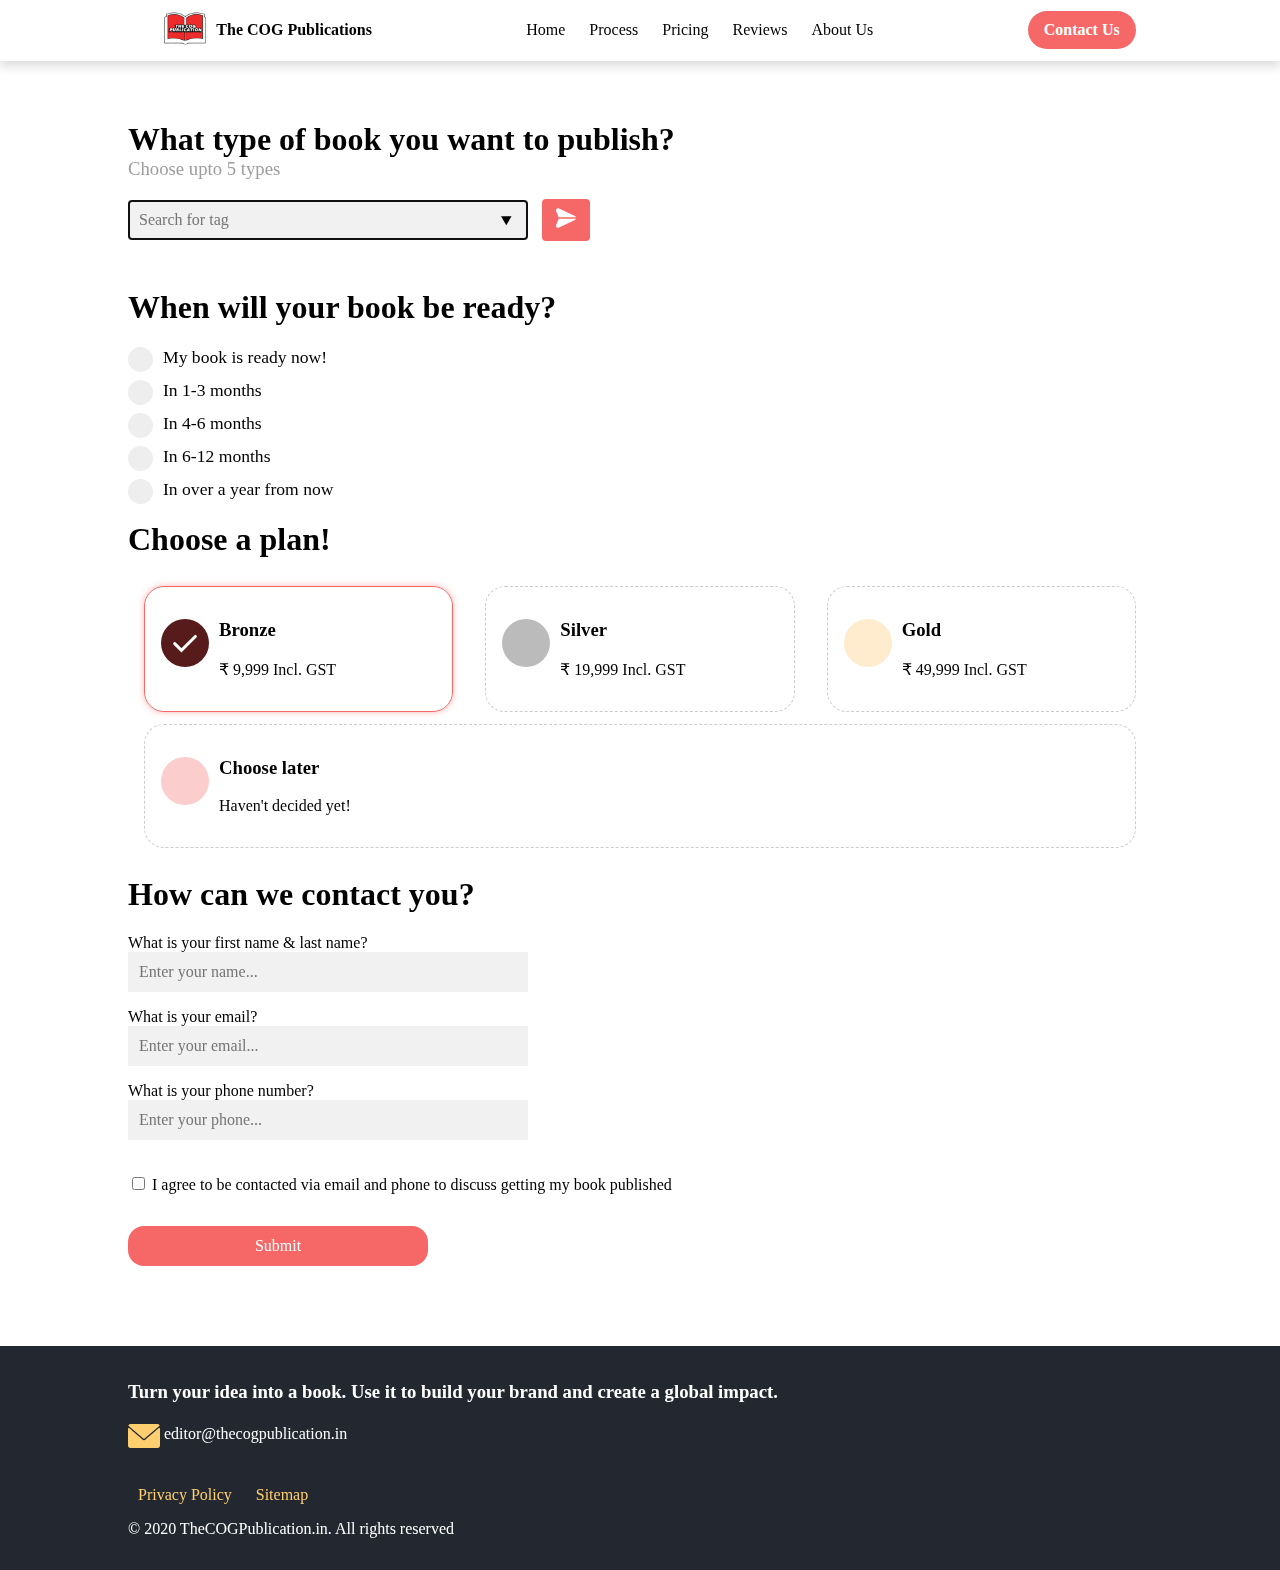
==== contact/index.html @ 8ad31d51 "PWA" ====
<!DOCTYPE html>
<html lang="en">

<head>
    <meta charset="UTF-8">
    <meta name="viewport" content="width=device-width, initial-scale=1.0">
    <title>Contact | The COG Publication</title>
    <link rel="stylesheet" href="../styles.css">
    <meta content="Nikhil Taneja" name="author" />
    <meta content="contact, about, publications, author, manuscripts, PhD, books, publish, anywhere, printing" name="keywords" />
    <meta
        content="The objective of the Cog is to publish the original manuscripts, not published anywhere else and to encourages the young budding authors to provide an easy platform for the publication of their books, journals etc."
        name="description" />
    <meta content="link or terms" name="no-email-collection" />
    <meta content="safe for kids" name="rating" />
    <link rel="apple-touch-icon" sizes="57x57"
        href="/https://res.cloudinary.com/journalapp/image/upload/v1589021890/COG/apple-icon-57x57_ogwa2j.png">
    <link rel="apple-touch-icon" sizes="60x60"
        href="https://res.cloudinary.com/journalapp/image/upload/v1589021890/COG/apple-icon-60x60_caxyto.png">
    <link rel="apple-touch-icon" sizes="72x72"
        href="https://res.cloudinary.com/journalapp/image/upload/v1589021890/COG/apple-icon-72x72_z1d9nv.png">
    <link rel="apple-touch-icon" sizes="76x76"
        href="https://res.cloudinary.com/journalapp/image/upload/v1589021890/COG/apple-icon-76x76_h5x6gz.png">
    <link rel="apple-touch-icon" sizes="114x114"
        href="https://res.cloudinary.com/journalapp/image/upload/v1589021891/COG/apple-icon-114x114_go03gl.png">
    <link rel="apple-touch-icon" sizes="120x120"
        href="https://res.cloudinary.com/journalapp/image/upload/v1589021891/COG/apple-icon-120x120_z4pspg.png">
    <link rel="apple-touch-icon" sizes="144x144"
        href="https://res.cloudinary.com/journalapp/image/upload/v1589021891/COG/apple-icon-144x144_dr3vl0.png">
    <link rel="apple-touch-icon" sizes="152x152"
        href="https://res.cloudinary.com/journalapp/image/upload/v1589021891/COG/apple-icon-152x152_a5xovr.png">
    <link rel="apple-touch-icon" sizes="180x180"
        href="https://res.cloudinary.com/journalapp/image/upload/v1589021891/COG/apple-icon-180x180_obwipj.png">
    <link rel="icon" type="image/png" sizes="192x192"
        href="https://res.cloudinary.com/journalapp/image/upload/v1589021890/COG/android-icon-192x192_wueoa7.png">
    <link rel="icon" type="image/png" sizes="32x32"
        href="https://res.cloudinary.com/journalapp/image/upload/v1589021892/COG/favicon-32x32_ph3exi.png">
    <link rel="icon" type="image/png" sizes="96x96"
        href="https://res.cloudinary.com/journalapp/image/upload/v1589021889/COG/favicon-96x96_mydu2r.png">
    <link rel="icon" type="image/png" sizes="16x16"
        href="https://res.cloudinary.com/journalapp/image/upload/v1589021891/COG/favicon-16x16_kvt4xw.png">
    <link rel="manifest" href="/manifest.json">
    <meta name="msapplication-TileColor" content="#F66767">
    <meta name="msapplication-TileImage"
        content="https://res.cloudinary.com/journalapp/image/upload/v1589021889/COG/ms-icon-144x144_gu38xc.png">
    <meta name="theme-color" content="#F66767">
</head>

<body>
    <nav id="myNav">
        <div class="left">
            <div class="logo">
                <img src="../logo512x512.jpg" class="logo" alt="The COG Publications logo">
            </div>
            <div class="heading">
                <a href="/"><h4>The COG Publications</h4></a>
            </div>
        </div>
        <div class="middle">
            <ul class="navigation">
                <li class="nav-link"><a href="/" onclick="navbarActive(0)">Home</a></li>
                <li class="nav-link"><a href="/#process" onclick="navbarActive(1)">Process</a></li>
                <li class="nav-link"><a href="/#pricing" onclick="navbarActive(2)">Pricing</a></li>
                <li class="nav-link"><a href="/#reviews" onclick="navbarActive(3)">Reviews</a></li>
                <li class="nav-link"><a href="/#about-us" onclick="navbarActive(4)">About Us</a></li>
            </ul>
        </div>
        <script>
            let active = undefined;
            function navbarActive(index=0){
                const navItems = document.querySelectorAll('.navigation li a');
                if (active !== index){
                    if (active != undefined)
                    navItems[active].classList.remove("active");
                    active = index;
                    navItems[active].classList.add("active");
                }
                return true;
            }
        </script>
        <div class="right">
            <div class="action">
                <a href="/contact"><button>Contact Us</button></a>
            </div>
        </div>
        <div class="menu" onclick="toggleNav(this)">
            <div class="bar1"></div>
            <div class="bar2"></div>
            <div class="bar3"></div>
        </div>
    </nav>
    <script>
        function toggleNav(x) {
            x.classList.toggle("change");
            let middle = document.querySelector("#myNav .middle");
            let right = document.querySelector("#myNav .right");
            if (middle.style.display == "block")
                middle.style.display = "none"
            else
                middle.style.display = "block"
            if (right.style.display == "block")
                right.style.display = "none"
            else
                right.style.display = "block"
        }
    </script>
    <section class="form">
        <h1 style="margin-bottom: 0px;">What type of book you want to publish?</h1>
        <h3 class="faded">Choose upto 5 types</h3>
        <input type="text" id="tag" placeholder="Search for tag" list="tags">
        <datalist id="tags">
            <option value="Action and adventure"></option>
            <option value="Art"></option>
            <option value="Alternate history"></option>
            <option value="Autobiography"></option>
            <option value="Anthology"></option>
            <option value="Biography"></option>
            <option value="Chick lit"></option>
            <option value="Book review"></option>
            <option value="Children's"></option>
            <option value="Cookbook"></option>
            <option value="Comic book"></option>
            <option value="Diary"></option>
            <option value="Coming-of-age"></option>
            <option value="Dictionary"></option>
            <option value="Crime"></option>
            <option value="Encyclopedia"></option>
            <option value="Drama"></option>
            <option value="Guide"></option>
            <option value="Fairytale"></option>
            <option value="Health"></option>
            <option value="Fantasy"></option>
            <option value="History"></option>
            <option value="Graphic novel"></option>
            <option value="Journal"></option>
            <option value="Historical fiction"></option>
            <option value="Math"></option>
            <option value="Horror"></option>
            <option value="Memoir"></option>
            <option value="Mystery"></option>
            <option value="Prayer"></option>
            <option value="Paranormal romance"></option>
            <option value="Religion, spirituality, and new age"></option>
            <option value="Picture book"></option>
            <option value="Textbook"></option>
            <option value="Poetry"></option>
            <option value="Review"></option>
            <option value="Political thriller"></option>
            <option value="Science"></option>
            <option value="Romance Self help"></option>
            <option value="Satire"></option>
            <option value="Travel"></option>
            <option value="Science fiction"></option>
            <option value="True crime"></option>
            <option value="Short story "></option>
            <option value="Suspense"></option>
            <option value="Thriller"></option>
            <option value="Young adult"></option>
        </datalist>
        <button id="submit-tag" onclick="simulateEnterPress()"><svg width="36px" xmlns="http://www.w3.org/2000/svg" viewBox="0 0 485.725 485.725"><path d="M459.835 196.758L73.53 9.826C48.085-2.507 17.46 8.123 5.126 33.57a51.2 51.2 0 0 0-1.449 41.384L64.025 225.77h421.7a50.77 50.77 0 0 0-25.9-29.013zm-395.8 63.146L3.677 410.756c-10.472 26.337 2.4 56.177 28.726 66.65a51.32 51.32 0 0 0 18.736 3.631 51.51 51.51 0 0 0 22.39-5.12l386.304-187a50.79 50.79 0 0 0 25.89-29.013h-421.7z"/></svg></button>
        <div class="tags">
            <div class="container">
                <ul id="list"></ul>
            </div>
        </div>
        <h1>When will your book be ready?</h1>
        <label class="custom-input" for="ready">My book is ready now!
            <input type="radio" id="ready" name="book-status" value="My Book is ready now">
            <span class="checkmark"></span>
        </label>
        <label class="custom-input" for="month1-3">In 1-3 months
            <input type="radio" id="month1-3" name="book-status" value="In 1-3 months">
            <span class="checkmark"></span>
        </label>
        <label class="custom-input" for="month4-6">In 4-6 months
            <input type="radio" id="month4-6" name="book-status" value="In 4-6 months">
            <span class="checkmark"></span>
        </label>
        <label class="custom-input" for="month6-12">In 6-12 months
            <input type="radio" id="month6-12" name="book-status" value="In 6-12 months">
            <span class="checkmark"></span>
        </label>
        <label class="custom-input" for="year1">In over a year from now
            <input type="radio" id="year1" name="book-status" value="In over a year from now">
            <span class="checkmark"></span>
        </label>
        <div class="plan">
            <h1>Choose a plan!</h1>
            <div class="cards">
                <div class="card" onclick="selectThis(this, 'Bronze')">
                    <div class="left">
                        <svg xmlns="http://www.w3.org/2000/svg" width="48" height="48"><circle cx="24" cy="24" r="24" fill="#571B1B"/><path class="tick" data-name="Path 8" d="M741.679,3322.578l6.774,6.774,13.9-13.895" transform="translate(-728 -3298)" fill="none" stroke="#fff" stroke-linecap="round" stroke-width="3"/></svg>
                    </div>
                    <div class="right">
                        <div class="card-title">
                            <h3>Bronze</h3>
                        </div>
                        <div class="card-content">₹ 9,999 Incl. GST</div>
                    </div>
                </div>
                <div class="card" onclick="selectThis(this, 'Silver')">
                    <div class="left">
                        <svg xmlns="http://www.w3.org/2000/svg" width="48" height="48"><circle cx="24" cy="24" r="24" fill="#BBBBBB"/><path class="tick" data-name="Path 8" d="M741.679,3322.578l6.774,6.774,13.9-13.895" transform="translate(-728 -3298)" fill="none" stroke="#fff" stroke-linecap="round" stroke-width="3"/></svg>
                    </div>
                    <div class="right">
                        <div class="card-title">
                            <h3>Silver</h3>
                        </div>
                        <div class="card-content">₹ 19,999 Incl. GST</div>
                    </div>
                </div>
                <div class="card"  onclick="selectThis(this, 'Gold')">
                    <div class="left">
                        <svg xmlns="http://www.w3.org/2000/svg" width="48" height="48"><circle cx="24" cy="24" r="24" fill="#FFEBCE"/><path class="tick" data-name="Path 8" d="M741.679,3322.578l6.774,6.774,13.9-13.895" transform="translate(-728 -3298)" fill="none" stroke="#fff" stroke-linecap="round" stroke-width="3"/></svg>
                    </div>
                    <div class="right">
                        <div class="card-title">
                            <h3>Gold</h3>
                        </div>
                        <div class="card-content">₹ 49,999 Incl. GST</div>
                    </div>
                </div>
                <div class="card"  onclick="selectThis(this, 'None')">
                    <div class="left">
                        <svg xmlns="http://www.w3.org/2000/svg" width="48" height="48"><circle cx="24" cy="24" r="24" fill="#FCCDCD"/><path class="tick" data-name="Path 8" d="M741.679,3322.578l6.774,6.774,13.9-13.895" transform="translate(-728 -3298)" fill="none" stroke="#fff" stroke-linecap="round" stroke-width="3"/></svg>
                    </div>
                    <div class="right">
                        <div class="card-title">
                            <h3>Choose later</h3>
                        </div>
                        <div class="card-content">Haven't decided yet!</div>
                    </div>
                </div>
            </div>
            
        </div>
        <h1>How can we contact you?</h1>
        <div class="form-control">
            <label for="name">What is your first name & last name?</label></br>
            <input type="text" id="name" placeholder="Enter your name...">
        </div>
        <div class="form-group">
            <label for="email">What is your email?</label></br>
            <input type="email" id="email" placeholder="Enter your email...">
        </div>
        <div class="form-control">
            <label for="contact">What is your phone number?</label></br>
            <input type="number" id="contact" placeholder="Enter your phone...">
        </div>
        <div class="form-control">
            </br>
            <input type="checkbox" id="agree" name="agree" required>
            <label for="agree">I agree to be contacted via email and phone to discuss getting my book published</label>
        </div>
        <input onclick="sendMail()" class="form-control" id="submit-btn" type="submit">
    </section>
    <footer>
        <h3>Turn your idea into a book. Use it to build your brand and create a global impact.</h3>
        <div class="title">
            <a href="mailto:editor@thecogpublication.in"><span>
                <svg xmlns="http://www.w3.org/2000/svg" width="32" height="28" viewBox="0 0 39.068 29.301">
                    <g transform="translate(0 -64)">
                        <g transform="translate(0 64)">
                            <path
                                d="M7.2,66.377c5.362,4.541,14.77,12.53,17.536,15.021a1.634,1.634,0,0,0,2.363,0c2.768-2.493,12.176-10.483,17.538-15.024a.813.813,0,0,0,.114-1.123A3.232,3.232,0,0,0,42.2,64H9.642a3.232,3.232,0,0,0-2.555,1.254A.813.813,0,0,0,7.2,66.377Z"
                                transform="translate(-6.386 -64)" fill="#fece6f" />
                            <path
                                d="M38.6,126.487a.81.81,0,0,0-.868.118c-5.946,5.041-13.535,11.5-15.923,13.654a3.3,3.3,0,0,1-4.543,0c-2.545-2.293-11.067-9.538-15.921-13.652a.814.814,0,0,0-1.34.621v20.469a3.259,3.259,0,0,0,3.256,3.256H35.812a3.259,3.259,0,0,0,3.256-3.256V127.226A.813.813,0,0,0,38.6,126.487Z"
                                transform="translate(0 -121.649)" fill="#fece6f" />
                        </g>
                    </g>
                </svg>
                editor@thecogpublication.in
            </span></a>
        </div>
        <ul class="footer-nav">
            <li class="nav-link">Privacy Policy</li>
            <li class="nav-link">Sitemap</li>
        </ul>
        <p>© 2020 TheCOGPublication.in. All rights reserved</p>
    </footer>
    <script src="../main.js"></script>
</body>
</html>
---- styles.css ----
* {
    box-sizing: border-box;
    font-family: roboto;
    z-index: 1;
}

html,
body {
    margin: 0;
    padding: 0;
    scroll-behavior: smooth;
}

a,
a:visited,
a:link {
    text-decoration: none;
    color: black;
}

nav {
    display: flex;
    justify-content: space-evenly;
    align-items: center;
    box-shadow: 0px 5px 10px rgba(0, 0, 0, 0.15);
    position: fixed;
    width: 100%;
    background-color: white;
    backdrop-filter: blur(5px) contrast(.8);
    z-index: 9;
}

nav .left {
    display: flex;
    align-items: center;
}

.logo {
    width: 42px;
    margin-left: 10px;
}
.heading {
    margin-left: 20px;
}

.navigation {
    list-style-type: none;
    text-align: center;
    padding: 0;
    margin: 0;
}

.nav-link {
    display: inline-block;
    margin: 0px 10px;
}

.nav-link:hover, .nav-link a:hover {
    cursor: pointer;
    text-decoration: underline;
    text-decoration-color: #F66767;
}

.menu {
    position: absolute;
    top: 15px;
    right: 10px;
    cursor: pointer;
}

.bar1,
.bar2,
.bar3 {
    width: 35px;
    height: 4px;
    background-color: #333;
    margin: 6px 0;
    transition: 0.4s;
}

.change .bar1 {
    -webkit-transform: rotate(-45deg) translate(-95px, 6px);
    transform: rotate(-45deg) translate(-9px, 6px);
}

.change .bar2 {
    opacity: 0;
}

.change .bar3 {
    -webkit-transform: rotate(45deg) translate(-8px, -8px);
    transform: rotate(45deg) translate(-8px, -5px);
}

.navigation .active {
    font-weight: bold;
    text-decoration: underline;
    text-decoration-color: #F66767;
}

.action button {
    background-color: #F66767;
    color: white;
    border: none;
    border-radius: 30px;
    padding: 10px 1rem;
    font-weight: 700;
    font-size: 1rem;
}

header {
    background-color: #FA7D7D;
    background: -webkit-linear-gradient(90deg, #e53935, #FA7D7D);
    background: -o-linear-gradient(90deg, #e53935, #FA7D7D);
    background: -moz-linear-gradient(90deg, #e53935, #FA7D7D);
    background: linear-gradient(90deg, #e53935, #FA7D7D);
}

.main {
    display: flex;
    flex-wrap: wrap;
    justify-content: space-evenly;
    align-items: center;
    padding: 3rem 0px;
    margin: 0px 10vw;
}

.main .left h1 {
    font-weight: 900;
    font-size: 4rem;
    margin-top: 5rem;
}

.main .left h1>span {
    line-height: 10px;
    text-decoration: underline;
    text-decoration-color: white;
}

.main .left button {
    background-color: white;
    color: black;
    border: none;
    border-radius: 8px;
    padding: 16px 0px;
    width: 100%;
    font-weight: 700;
    font-size: 1rem;
    box-shadow: -2px 20px 20px rgba(0, 0, 0, 0.08);
}

header .graphic {
    width: 40vw;
    max-width: 300px;
    margin: 3rem 1rem;
}

.title h3 {
    font-weight: normal;
}

.title>svg {
    position: absolute;
    z-index: -1;
    margin-left: -10px;
}

section {
    margin: 4rem 10vw;
}

.cards {
    display: flex;
    flex-wrap: wrap;
}

.card {
    flex: 1;
    border: 1px solid #CCCCCC;
    border-radius: 20px;
    padding: 2rem 1rem;
    margin: 6px 1rem;
    display: flex;
}

.card .left {
    padding-right: 10px;
}

.card .left h2 {
    position: absolute;
    margin-left: 8px;
    margin-top: 8px;
    color: white;
}

.card-title h3 {
    margin-top: 0px;
}

.categories {
    display: grid;
    grid-template-columns: repeat(auto-fit, minmax(max(20vw, 210px), 1fr));
}

.grid-item {
    display: flex;
    align-items: center;
    justify-content: flex-start;
    padding: 4px;
}

.grid-item h3 {
    margin: 10px;
}

.color-splash {
    color: #f66767;
}

.features {
    width: 100%;
    text-align: center;
    border-spacing: 0px;
    overflow: auto;
}

.features td {
    padding: 10px 0px;
    border-bottom: 1px solid rgba(112, 112, 112, 0.16);
}

.features th {
    padding-bottom: 20px;
}

.features td:nth-child(even) {
    background-color: rgb(239, 244, 248);
}

.features th:nth-child(even) {
    background-color: rgb(239, 244, 248);
}

#last-row {
    padding: 30px 0px;
    border-bottom: 0px solid rgba(112, 112, 112, 0.16);

}

.addons {
    width: 100%;
    border-spacing: 10px;
}

.addons th {
    padding-bottom: 20px;
}

.addons td:nth-child(even) {
    text-align: center;
    padding: 0px 10px;
    background-color: rgb(239, 244, 248);
}

.inspire {
    display: flex;
}

.inspire .right img {
    width: 100%;
    object-fit: cover;
}

.inspire .left h3 {
    font-weight: normal;
}

.review-nav {
    display: flex;
    justify-content: space-between;
}

.review-nav .review-item {
    width: 12px;
    height: 12px;
    margin: 10px;
    display: inline-block;
    background-color: #CBCBCB;
    border-radius: 12px;
}

.review-nav .active {
    background-color: #F76969;
}

.controller div {
    display: inline-block;
    padding: 0px 10px;
}

.line {
    height: 5px;
    background-color: #FA7D7D;
    background: -webkit-linear-gradient(90deg, #FE9C6E, #e53935);
    background: -o-linear-gradient(90deg, #FE9C6E, #e53935);
    background: -moz-linear-gradient(90deg, #e53935, #FA7D7D);
    background: linear-gradient(90deg, #FE9C6E, #e53935);
    border: 0;
}

.review {
    display: flex;
    flex-wrap: wrap;
    margin: 3rem 0px;
}

.author h2 {
    margin-bottom: 0px;
}

.author p {
    margin-top: 0px;
}

.author img {
    border-radius: 50%;
    object-fit: cover;
    width: 120px;
    height: 120px;
    border: 8px solid #FEECEA;
}

footer {
    background-color: #232830;
    color: white;
    padding: 1rem 10vw;
}

.footer-nav {
    padding-top: 20px;
    padding-left: 0px;
    color: #FECE6F;

}
footer .title {
    vertical-align: middle;
}
footer .title a {
    color: white;
}
footer .title svg {
    vertical-align: middle;
}

@media screen and (max-width: 480px) {
    #myNav {
        display: block;
    }

    #myNav .middle,
    #myNav .right {
        display: none;
    }

    .navigation .nav-link {
        display: block;
        padding: 10px;
    }

    .right .action {
        padding: 20px;
    }

    .right .action button {
        width: 100%;
    }

    .menu {
        display: block;
    }

    .inspire {
        flex-wrap: wrap;
    }

    .inspire .right img {
        padding: 0px 0px;
    }

    .main .left h1 {
        font-size: 3rem;
    }

    .card {
        padding: 20px;
        margin: 6px 0px;
    }

    .author {
        text-align: center;
        width: 100%;
    }

    .card {
        min-width: 250px;
    }

    /* Force table to not be like tables anymore */
    table,
    thead,
    tbody,
    th,
    td,
    tr {
        display: block;
    }

    /* Hide table headers (but not display: none;, for accessibility) */
    thead tr {
        position: absolute;
        top: -9999px;
        left: -9999px;
    }

    tr {
        border: 1px solid #ccc;
    }

    td {
        /* Behave  like a "row" */
        border: none;
        border-bottom: 1px solid #eee;
        position: relative;
        padding-left: 50%;
    }

    td:before {
        /* Now like a table header */
        position: absolute;
        /* Top/left values mimic padding */
        top: 6px;
        left: 6px;
        font-weight: bolder;
        padding: 3px 5px;
        border-radius: 4px;
        white-space: nowrap;
    }

    /*
	Label the data
    */
    td:nth-of-type(1):before {
        content: "";
    }

    td:nth-of-type(2):before {
        content: "BRONZE";
        background-color: rgba(87,27,27,0.5);
        color: white;
    }

    td:nth-of-type(3):before {
        content: "SILVER";
        background-color: rgba(187,187,187,0.5);
        color: #555;
    }

    td:nth-of-type(4):before {
        content: "GOLD";
        background-color: rgba(255,235,206,0.7);
        color: #6e4d1b;
    }
}

@media screen and (min-width: 481px) {
    #myNav {
        display: flex;
    }

    #myNav .middle,
    #myNav .right {
        display: block;
    }

    .menu {
        display: none;
    }

    .card {
        min-width: max(250px, 20vw);
    }

    .review .author {
        flex: 1;
        text-align: center;
    }

    .review .title {
        flex: 3;
    }
    .inspire .left h3 {
        padding-right: 20px;
    }
}







.form {
    margin-top: 0px;
    padding-top: 100px;
}

.faded {
    font-weight: normal;
    color: #9D9D9D;
    margin-top: 0px;
}

.form input {
    border: 1px solid transparent;
    background-color: #f1f1f1;
    padding: 10px;
    font-size: 16px;
}

.form input[type=text],
.form input[type=email],
.form input[type=number] {
    background-color: #f1f1f1;
    width: min(100%, 400px);
}
.form #tag {
    width: min(75%, 400px);
}

.tags {
    display: flex;
    align-items: start;
    flex-direction: column;
}

#submit-tag {
    vertical-align: middle;
    margin-left: 10px;
    margin-bottom: 2px;
    background-color: #f66767;
    border: 0px;
    border-radius: 4px;
}

#submit-tag svg {
    padding: 8px;
    fill: white;
}

.container ul {
    list-style: none;
    margin: 0px;
    margin-top: 20px;
    padding: 0px;
    display: inline-block;
}

.container ul li {
    display: inline-block;
    background: #F66767;
    color: white;
    padding: 3px 5px 3px 20px;
    border-radius: 15px;
    margin-right: 5px;
    margin-bottom: 5px;
}

.container ul li a {
    color: white;
    text-decoration: none;
    margin-left: 5px;
    margin-bottom: 2px;
    font-size: 10px;
    background: rgba(255, 255, 255, 0.5);
    width: 20px;
    height: 20px;
    border-radius: 50%;
    display: inline-flex;
    text-align: center;
    align-items: center;
    justify-content: center;
}

.container ul li a:hover {
    color: black;
}

.container input {
    border: 0px;
    background: none;
    margin-bottom: 5px;
    display: inline-block;
}

/* CUSTOM RADIO BUTTON */
.custom-input {
    display: block;
    position: relative;
    padding-left: 35px;
    margin-bottom: 12px;
    cursor: pointer;
    font-size: 1.1rem;
    -webkit-user-select: none;
    -moz-user-select: none;
    -ms-user-select: none;
    user-select: none;
}

/* Hide the browser's default radio button */
.custom-input input {
    position: absolute;
    opacity: 0;
    cursor: pointer;
}

/* Create a custom radio button */
.checkmark {
    position: absolute;
    top: 0;
    left: 0;
    height: 25px;
    width: 25px;
    background-color: #eee;
    border-radius: 50%;
}

/* On mouse-over, add a grey background color */
.custom-input:hover input~.checkmark {
    background-color: #ccc;
}

/* When the radio button is checked, add a blue background */
.custom-input input:checked~.checkmark {
    background-color: #F66767;
}

/* Create the indicator (the dot/circle - hidden when not checked) */
.checkmark:after {
    content: "";
    position: absolute;
    display: none;
}

/* Show the indicator (dot/circle) when checked */
.custom-input input:checked~.checkmark:after {
    display: block;
}

/* Style the indicator (dot/circle) */
.custom-input .checkmark:after {
    top: 9px;
    left: 9px;
    width: 8px;
    height: 8px;
    border-radius: 50%;
    background: white;
}

.cards .selected {
    border: 1px solid #F76969 !important;
    box-shadow: 0px 0px 6px rgb(247, 105, 105, 0.5);
}

.plan .cards .card {
    border: 1px dashed #CCCCCC;
}

.plan .cards .card:hover {
    border: 1px solid #CCCCCC;
    box-shadow: 0px 0px 6px rgb(0, 0, 0, 0.15);
    cursor: pointer;
}

.form-control {
    margin: 1rem 0px;
}

#submit-btn {
    width: min(300px, 100%);
    border-radius: 16px;
    background-color: #F66767;
    color: white;
}

svg .tick {
    display: none;
}
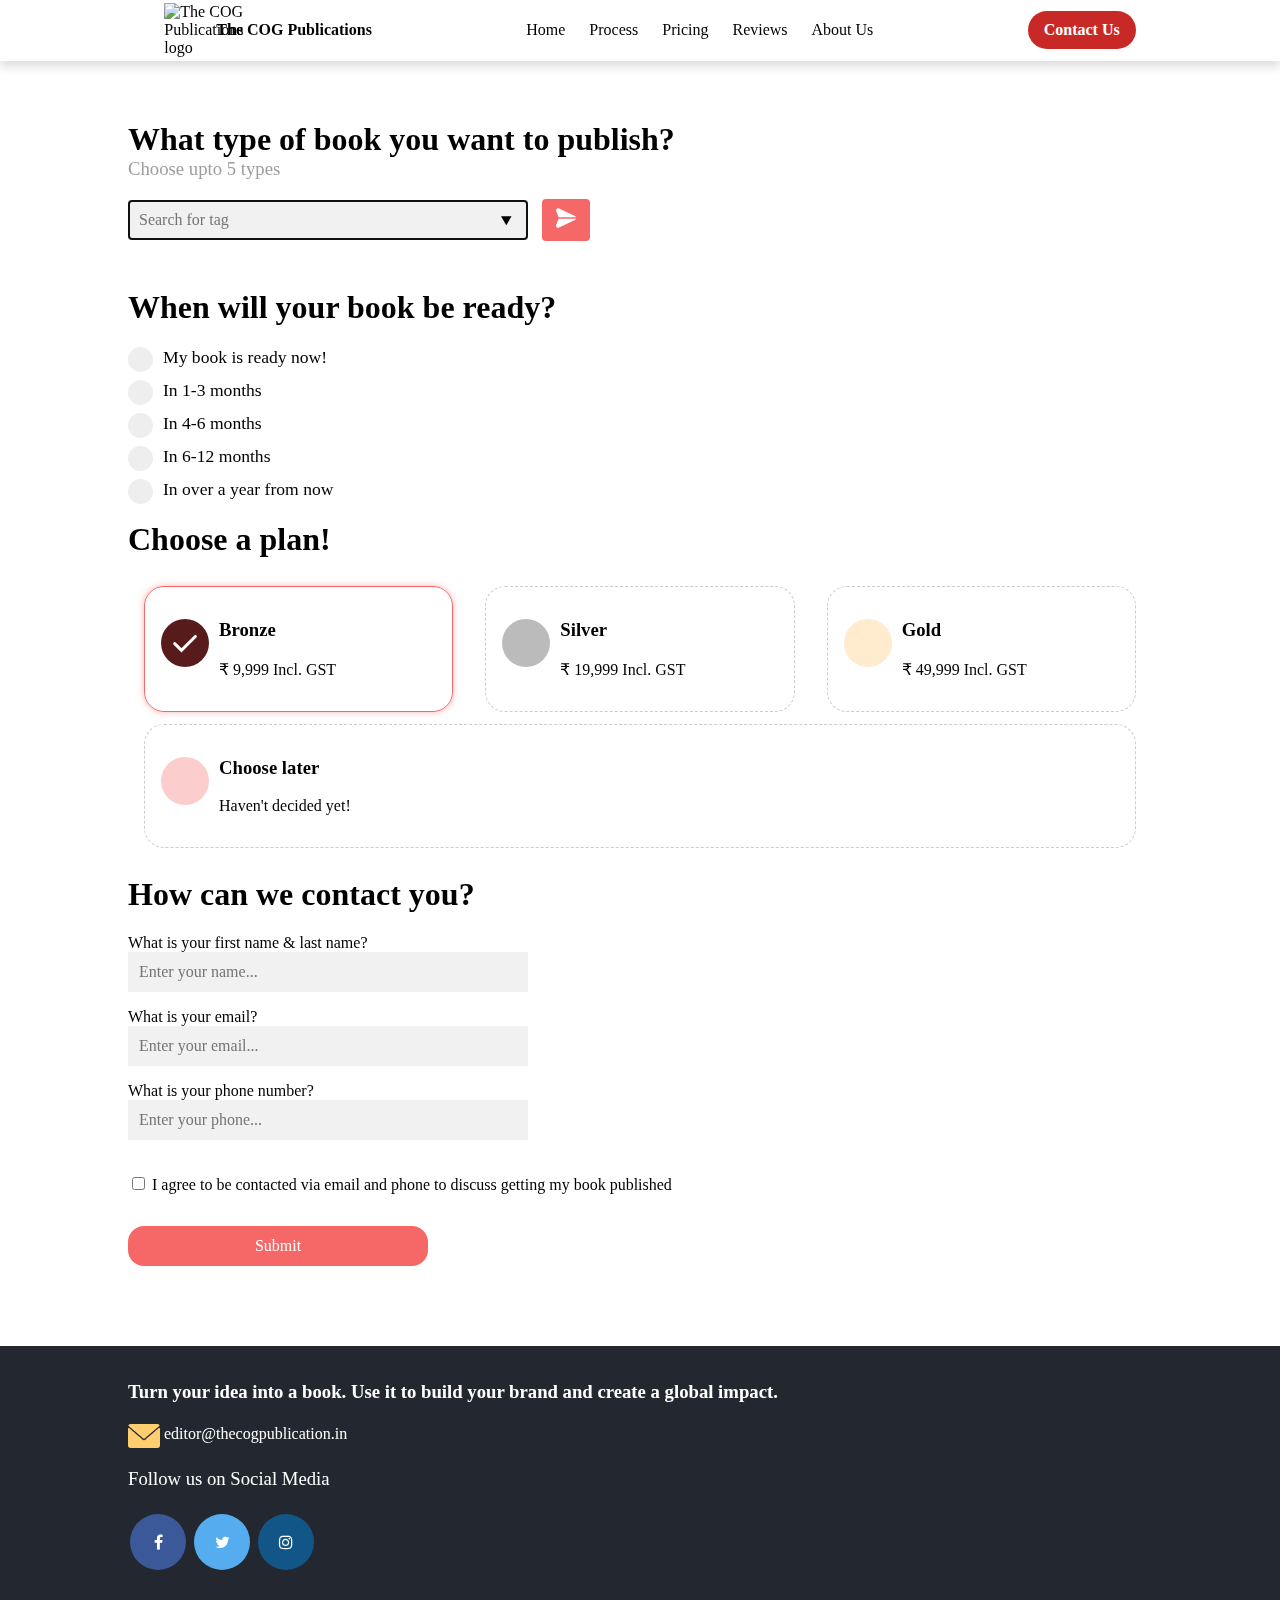
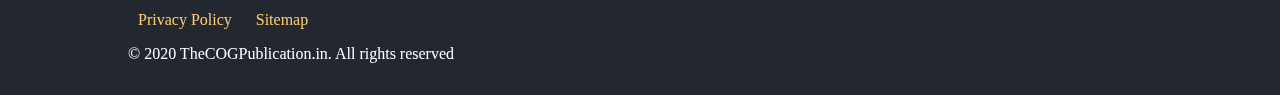
==== commit 1202bf58: "added social media links and our editor section" ====
--- a/contact/index.html
+++ b/contact/index.html
@@ -13,6 +13,7 @@
         name="description" />
     <meta content="link or terms" name="no-email-collection" />
     <meta content="safe for kids" name="rating" />
+    <link async rel="stylesheet" href="https://cdnjs.cloudflare.com/ajax/libs/font-awesome/4.7.0/css/font-awesome.min.css">
     <link rel="apple-touch-icon" sizes="57x57"
         href="/https://res.cloudinary.com/journalapp/image/upload/v1589021890/COG/apple-icon-57x57_ogwa2j.png">
     <link rel="apple-touch-icon" sizes="60x60"
@@ -50,7 +51,7 @@
     <nav id="myNav">
         <div class="left">
             <div class="logo">
-                <img src="../logo512x512.jpg" class="logo" alt="The COG Publications logo">
+                <img src="../logo.jpg" class="logo" alt="The COG Publications logo">
             </div>
             <div class="heading">
                 <a href="/"><h4>The COG Publications</h4></a>
@@ -258,24 +259,28 @@
         <h3>Turn your idea into a book. Use it to build your brand and create a global impact.</h3>
         <div class="title">
             <a href="mailto:editor@thecogpublication.in"><span>
-                <svg xmlns="http://www.w3.org/2000/svg" width="32" height="28" viewBox="0 0 39.068 29.301">
-                    <g transform="translate(0 -64)">
-                        <g transform="translate(0 64)">
-                            <path
-                                d="M7.2,66.377c5.362,4.541,14.77,12.53,17.536,15.021a1.634,1.634,0,0,0,2.363,0c2.768-2.493,12.176-10.483,17.538-15.024a.813.813,0,0,0,.114-1.123A3.232,3.232,0,0,0,42.2,64H9.642a3.232,3.232,0,0,0-2.555,1.254A.813.813,0,0,0,7.2,66.377Z"
-                                transform="translate(-6.386 -64)" fill="#fece6f" />
-                            <path
-                                d="M38.6,126.487a.81.81,0,0,0-.868.118c-5.946,5.041-13.535,11.5-15.923,13.654a3.3,3.3,0,0,1-4.543,0c-2.545-2.293-11.067-9.538-15.921-13.652a.814.814,0,0,0-1.34.621v20.469a3.259,3.259,0,0,0,3.256,3.256H35.812a3.259,3.259,0,0,0,3.256-3.256V127.226A.813.813,0,0,0,38.6,126.487Z"
-                                transform="translate(0 -121.649)" fill="#fece6f" />
+                    <svg xmlns="http://www.w3.org/2000/svg" width="32" height="28" viewBox="0 0 39.068 29.301">
+                        <g transform="translate(0 -64)">
+                            <g transform="translate(0 64)">
+                                <path
+                                    d="M7.2,66.377c5.362,4.541,14.77,12.53,17.536,15.021a1.634,1.634,0,0,0,2.363,0c2.768-2.493,12.176-10.483,17.538-15.024a.813.813,0,0,0,.114-1.123A3.232,3.232,0,0,0,42.2,64H9.642a3.232,3.232,0,0,0-2.555,1.254A.813.813,0,0,0,7.2,66.377Z"
+                                    transform="translate(-6.386 -64)" fill="#fece6f" />
+                                <path
+                                    d="M38.6,126.487a.81.81,0,0,0-.868.118c-5.946,5.041-13.535,11.5-15.923,13.654a3.3,3.3,0,0,1-4.543,0c-2.545-2.293-11.067-9.538-15.921-13.652a.814.814,0,0,0-1.34.621v20.469a3.259,3.259,0,0,0,3.256,3.256H35.812a3.259,3.259,0,0,0,3.256-3.256V127.226A.813.813,0,0,0,38.6,126.487Z"
+                                    transform="translate(0 -121.649)" fill="#fece6f" />
+                            </g>
                         </g>
-                    </g>
-                </svg>
-                editor@thecogpublication.in
-            </span></a>
+                    </svg>
+                    editor@thecogpublication.in
+                </span></a>
+                <h3>Follow us on Social Media</h3>
+                <a href="#" class="fa fa-facebook"></a>
+                <a href="#" class="fa fa-twitter"></a>
+                <a href="#" class="fa fa-instagram"></a>
         </div>
         <ul class="footer-nav">
             <li class="nav-link">Privacy Policy</li>
-            <li class="nav-link">Sitemap</li>
+            <li class="nav-link"><a href="/sitemap.xml">Sitemap</a></li>
         </ul>
         <p>© 2020 TheCOGPublication.in. All rights reserved</p>
     </footer>
--- a/styles.css
+++ b/styles.css
@@ -39,6 +39,7 @@
     width: 42px;
     margin-left: 10px;
 }
+
 .heading {
     margin-left: 20px;
 }
@@ -55,7 +56,8 @@
     margin: 0px 10px;
 }
 
-.nav-link:hover, .nav-link a:hover {
+.nav-link:hover,
+.nav-link a:hover {
     cursor: pointer;
     text-decoration: underline;
     text-decoration-color: #F66767;
@@ -99,12 +101,12 @@
 }
 
 .action button {
-    background-color: #F66767;
+    background-color: #c92926;
     color: white;
     border: none;
     border-radius: 30px;
     padding: 10px 1rem;
-    font-weight: 700;
+    font-weight: bold;
     font-size: 1rem;
 }
 
@@ -242,7 +244,11 @@
     background-color: rgb(239, 244, 248);
 }
 
-#last-row {
+.features dd {
+    margin: 16px 0px;
+}
+
+.features .action {
     padding: 30px 0px;
     border-bottom: 0px solid rgba(112, 112, 112, 0.16);
 
@@ -341,17 +347,52 @@
     padding-top: 20px;
     padding-left: 0px;
     color: #FECE6F;
-
-}
+}
+.footer-nav a {
+    color: #FECE6F;
+}
+
 footer .title {
     vertical-align: middle;
 }
+
 footer .title a {
     color: white;
 }
+
 footer .title svg {
     vertical-align: middle;
 }
+
+.fa {
+    padding: 20px;
+    font-size: 30px;
+    width: 3.5rem;
+    text-align: center;
+    text-decoration: none;
+    margin: 5px 2px;
+    border-radius: 50%;
+}
+
+.fa:hover {
+    opacity: 0.7;
+}
+
+.fa-facebook {
+    background: #3B5998;
+    color: white;
+}
+
+.fa-twitter {
+    background: #55ACEE;
+    color: white;
+}
+
+.fa-instagram {
+    background: #125688;
+    color: white;
+}
+
 
 @media screen and (max-width: 480px) {
     #myNav {
@@ -456,19 +497,19 @@
 
     td:nth-of-type(2):before {
         content: "BRONZE";
-        background-color: rgba(87,27,27,0.5);
+        background-color: rgba(87, 27, 27, 0.5);
         color: white;
     }
 
     td:nth-of-type(3):before {
         content: "SILVER";
-        background-color: rgba(187,187,187,0.5);
+        background-color: rgba(187, 187, 187, 0.5);
         color: #555;
     }
 
     td:nth-of-type(4):before {
         content: "GOLD";
-        background-color: rgba(255,235,206,0.7);
+        background-color: rgba(255, 235, 206, 0.7);
         color: #6e4d1b;
     }
 }
@@ -499,6 +540,7 @@
     .review .title {
         flex: 3;
     }
+
     .inspire .left h3 {
         padding-right: 20px;
     }
@@ -534,6 +576,7 @@
     background-color: #f1f1f1;
     width: min(100%, 400px);
 }
+
 .form #tag {
     width: min(75%, 400px);
 }
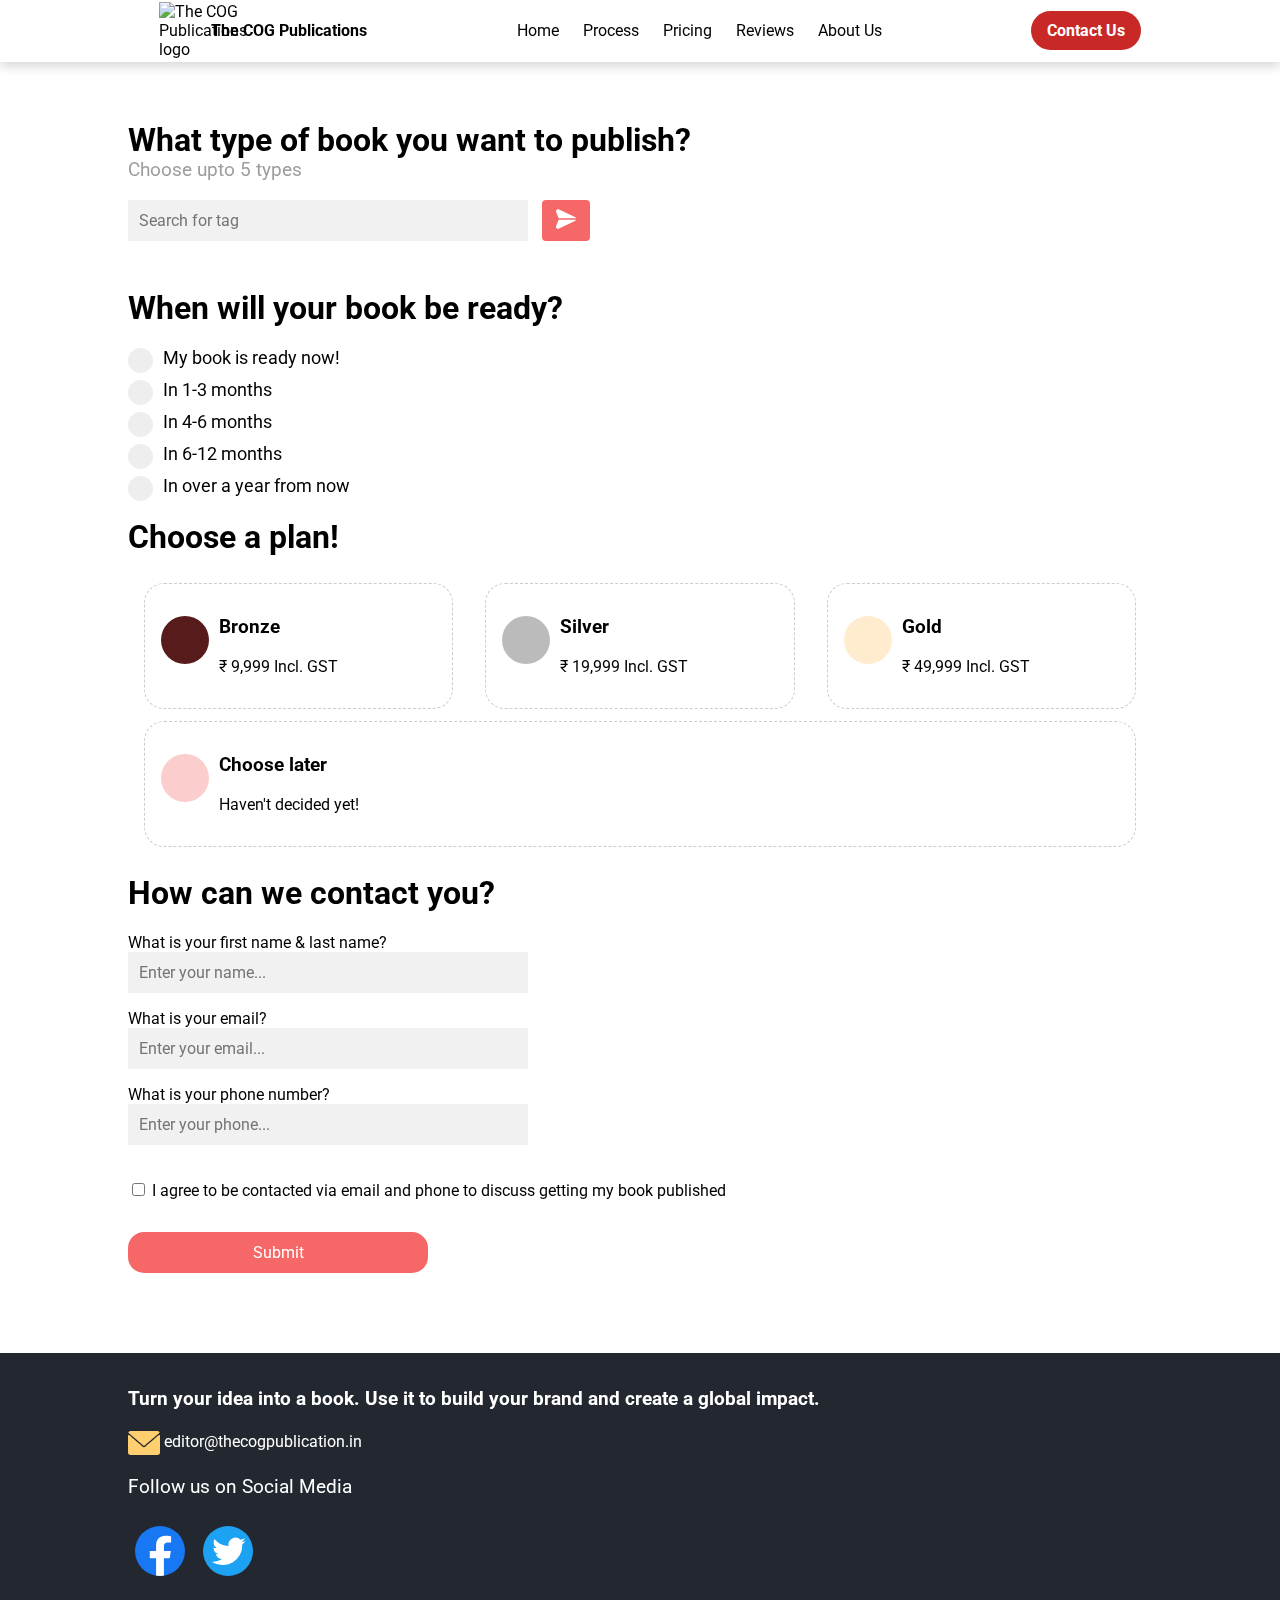
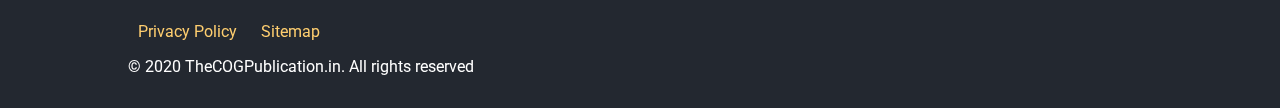
==== commit 437ffddb: "Facebook link changed" ====
--- a/contact/index.html
+++ b/contact/index.html
@@ -5,15 +5,18 @@
     <meta charset="UTF-8">
     <meta name="viewport" content="width=device-width, initial-scale=1.0">
     <title>Contact | The COG Publication</title>
-    <link rel="stylesheet" href="../styles.css">
+    <link rel="preconnect" href="https://fonts.gstatic.com">
+    <link href="https://fonts.googleapis.com/css2?family=Roboto:wght@400;700;900&display=swap" rel="stylesheet"
+        media="print" onload="this.media='all'">
+    <link rel="stylesheet" href="../styles.min.css">
     <meta content="Nikhil Taneja" name="author" />
-    <meta content="contact, about, publications, author, manuscripts, PhD, books, publish, anywhere, printing" name="keywords" />
+    <meta content="contact, about, publications, author, manuscripts, PhD, books, publish, anywhere, printing"
+        name="keywords" />
     <meta
         content="The objective of the Cog is to publish the original manuscripts, not published anywhere else and to encourages the young budding authors to provide an easy platform for the publication of their books, journals etc."
         name="description" />
     <meta content="link or terms" name="no-email-collection" />
     <meta content="safe for kids" name="rating" />
-    <link async rel="stylesheet" href="https://cdnjs.cloudflare.com/ajax/libs/font-awesome/4.7.0/css/font-awesome.min.css">
     <link rel="apple-touch-icon" sizes="57x57"
         href="/https://res.cloudinary.com/journalapp/image/upload/v1589021890/COG/apple-icon-57x57_ogwa2j.png">
     <link rel="apple-touch-icon" sizes="60x60"
@@ -51,10 +54,19 @@
     <nav id="myNav">
         <div class="left">
             <div class="logo">
-                <img src="../logo.jpg" class="logo" alt="The COG Publications logo">
+                <picture>
+                    <source type="image/webp" srcset="../logo.webp">
+                    <source type="image/jpeg" srcset="../logo.wdp">
+                    <picture>
+                        <source type="image/webp" srcset="../logo.webp">
+                        <img src="./logo.png" class="logo" width="42px" height="42px" alt="The COG Publications logo">
+                    </picture>
+                </picture>
             </div>
             <div class="heading">
-                <a href="/"><h4>The COG Publications</h4></a>
+                <a href="/">
+                    <h4>The COG Publications</h4>
+                </a>
             </div>
         </div>
         <div class="middle">
@@ -68,11 +80,12 @@
         </div>
         <script>
             let active = undefined;
-            function navbarActive(index=0){
+
+            function navbarActive(index = 0) {
                 const navItems = document.querySelectorAll('.navigation li a');
-                if (active !== index){
+                if (active !== index) {
                     if (active != undefined)
-                    navItems[active].classList.remove("active");
+                        navItems[active].classList.remove("active");
                     active = index;
                     navItems[active].classList.add("active");
                 }
@@ -158,7 +171,11 @@
             <option value="Thriller"></option>
             <option value="Young adult"></option>
         </datalist>
-        <button id="submit-tag" onclick="simulateEnterPress()"><svg width="36px" xmlns="http://www.w3.org/2000/svg" viewBox="0 0 485.725 485.725"><path d="M459.835 196.758L73.53 9.826C48.085-2.507 17.46 8.123 5.126 33.57a51.2 51.2 0 0 0-1.449 41.384L64.025 225.77h421.7a50.77 50.77 0 0 0-25.9-29.013zm-395.8 63.146L3.677 410.756c-10.472 26.337 2.4 56.177 28.726 66.65a51.32 51.32 0 0 0 18.736 3.631 51.51 51.51 0 0 0 22.39-5.12l386.304-187a50.79 50.79 0 0 0 25.89-29.013h-421.7z"/></svg></button>
+        <button id="submit-tag" onclick="simulateEnterPress()"><svg width="36px" xmlns="http://www.w3.org/2000/svg"
+                viewBox="0 0 485.725 485.725">
+                <path
+                    d="M459.835 196.758L73.53 9.826C48.085-2.507 17.46 8.123 5.126 33.57a51.2 51.2 0 0 0-1.449 41.384L64.025 225.77h421.7a50.77 50.77 0 0 0-25.9-29.013zm-395.8 63.146L3.677 410.756c-10.472 26.337 2.4 56.177 28.726 66.65a51.32 51.32 0 0 0 18.736 3.631 51.51 51.51 0 0 0 22.39-5.12l386.304-187a50.79 50.79 0 0 0 25.89-29.013h-421.7z" />
+            </svg></button>
         <div class="tags">
             <div class="container">
                 <ul id="list"></ul>
@@ -190,7 +207,11 @@
             <div class="cards">
                 <div class="card" onclick="selectThis(this, 'Bronze')">
                     <div class="left">
-                        <svg xmlns="http://www.w3.org/2000/svg" width="48" height="48"><circle cx="24" cy="24" r="24" fill="#571B1B"/><path class="tick" data-name="Path 8" d="M741.679,3322.578l6.774,6.774,13.9-13.895" transform="translate(-728 -3298)" fill="none" stroke="#fff" stroke-linecap="round" stroke-width="3"/></svg>
+                        <svg xmlns="http://www.w3.org/2000/svg" width="48" height="48">
+                            <circle cx="24" cy="24" r="24" fill="#571B1B" />
+                            <path class="tick" data-name="Path 8" d="M741.679,3322.578l6.774,6.774,13.9-13.895"
+                                transform="translate(-728 -3298)" fill="none" stroke="#fff" stroke-linecap="round"
+                                stroke-width="3" /></svg>
                     </div>
                     <div class="right">
                         <div class="card-title">
@@ -201,7 +222,11 @@
                 </div>
                 <div class="card" onclick="selectThis(this, 'Silver')">
                     <div class="left">
-                        <svg xmlns="http://www.w3.org/2000/svg" width="48" height="48"><circle cx="24" cy="24" r="24" fill="#BBBBBB"/><path class="tick" data-name="Path 8" d="M741.679,3322.578l6.774,6.774,13.9-13.895" transform="translate(-728 -3298)" fill="none" stroke="#fff" stroke-linecap="round" stroke-width="3"/></svg>
+                        <svg xmlns="http://www.w3.org/2000/svg" width="48" height="48">
+                            <circle cx="24" cy="24" r="24" fill="#BBBBBB" />
+                            <path class="tick" data-name="Path 8" d="M741.679,3322.578l6.774,6.774,13.9-13.895"
+                                transform="translate(-728 -3298)" fill="none" stroke="#fff" stroke-linecap="round"
+                                stroke-width="3" /></svg>
                     </div>
                     <div class="right">
                         <div class="card-title">
@@ -210,9 +235,13 @@
                         <div class="card-content">₹ 19,999 Incl. GST</div>
                     </div>
                 </div>
-                <div class="card"  onclick="selectThis(this, 'Gold')">
+                <div class="card" onclick="selectThis(this, 'Gold')">
                     <div class="left">
-                        <svg xmlns="http://www.w3.org/2000/svg" width="48" height="48"><circle cx="24" cy="24" r="24" fill="#FFEBCE"/><path class="tick" data-name="Path 8" d="M741.679,3322.578l6.774,6.774,13.9-13.895" transform="translate(-728 -3298)" fill="none" stroke="#fff" stroke-linecap="round" stroke-width="3"/></svg>
+                        <svg xmlns="http://www.w3.org/2000/svg" width="48" height="48">
+                            <circle cx="24" cy="24" r="24" fill="#FFEBCE" />
+                            <path class="tick" data-name="Path 8" d="M741.679,3322.578l6.774,6.774,13.9-13.895"
+                                transform="translate(-728 -3298)" fill="none" stroke="#fff" stroke-linecap="round"
+                                stroke-width="3" /></svg>
                     </div>
                     <div class="right">
                         <div class="card-title">
@@ -221,9 +250,13 @@
                         <div class="card-content">₹ 49,999 Incl. GST</div>
                     </div>
                 </div>
-                <div class="card"  onclick="selectThis(this, 'None')">
+                <div class="card" onclick="selectThis(this, 'None')">
                     <div class="left">
-                        <svg xmlns="http://www.w3.org/2000/svg" width="48" height="48"><circle cx="24" cy="24" r="24" fill="#FCCDCD"/><path class="tick" data-name="Path 8" d="M741.679,3322.578l6.774,6.774,13.9-13.895" transform="translate(-728 -3298)" fill="none" stroke="#fff" stroke-linecap="round" stroke-width="3"/></svg>
+                        <svg xmlns="http://www.w3.org/2000/svg" width="48" height="48">
+                            <circle cx="24" cy="24" r="24" fill="#FCCDCD" />
+                            <path class="tick" data-name="Path 8" d="M741.679,3322.578l6.774,6.774,13.9-13.895"
+                                transform="translate(-728 -3298)" fill="none" stroke="#fff" stroke-linecap="round"
+                                stroke-width="3" /></svg>
                     </div>
                     <div class="right">
                         <div class="card-title">
@@ -233,7 +266,7 @@
                     </div>
                 </div>
             </div>
-            
+
         </div>
         <h1>How can we contact you?</h1>
         <div class="form-control">
@@ -273,10 +306,21 @@
                     </svg>
                     editor@thecogpublication.in
                 </span></a>
-                <h3>Follow us on Social Media</h3>
-                <a href="#" class="fa fa-facebook"></a>
-                <a href="#" class="fa fa-twitter"></a>
-                <a href="#" class="fa fa-instagram"></a>
+            <h3>Follow us on Social Media</h3>
+            <a href="https://www.facebook.com/The-Cog-Publication-LLP-101304051856283"
+                aria-label="The Cog Publication Facebook Page"><svg width="60" height="60" class="fab"
+                    xmlns="http://www.w3.org/2000/svg" aria-label="Facebook" role="img" viewBox="0 0 512 512">
+                    <rect width="512" height="512" rx="15%" fill="#1877f2" />
+                    <path
+                        d="M355.6 330l11.4-74h-71v-48c0-20.2 9.9-40 41.7-40H370v-63s-29.3-5-57.3-5c-58.5 0-96.7 35.4-96.7 99.6V256h-65v74h65v182h80V330h59.6z"
+                        fill="#fff" /></svg></a>
+            <a href="https://twitter.com/CogPublication" aria-label="The Cog Publication Twitter Page"><svg width="60"
+                    height="60" class="fab" xmlns="http://www.w3.org/2000/svg" aria-label="Twitter" role="img"
+                    viewBox="0 0 512 512">
+                    <rect width="512" height="512" rx="15%" fill="#1da1f2" />
+                    <path fill="#fff"
+                        d="M437 152a72 72 0 01-40 12a72 72 0 0032-40a72 72 0 01-45 17a72 72 0 00-122 65a200 200 0 01-145-74a72 72 0 0022 94a72 72 0 01-32-7a72 72 0 0056 69a72 72 0 01-32 1a72 72 0 0067 50a200 200 0 01-105 29a200 200 0 00309-179a200 200 0 0035-37" />
+                </svg></a>
         </div>
         <ul class="footer-nav">
             <li class="nav-link">Privacy Policy</li>
@@ -284,6 +328,7 @@
         </ul>
         <p>© 2020 TheCOGPublication.in. All rights reserved</p>
     </footer>
-    <script src="../main.js"></script>
+    <script src="../main.min.js"></script>
 </body>
+
 </html>--- a/styles.min.css
+++ b/styles.min.css
@@ -0,0 +1 @@
+*{box-sizing:border-box;font-family:roboto,system-ui,-apple-system,sans-serif;z-index:1}html,body{margin:0;padding:0;scroll-behavior:smooth}a,a:visited,a:link{text-decoration:none;color:#000}nav{display:flex;justify-content:space-evenly;align-items:center;box-shadow:0 5px 10px rgba(0,0,0,0.15);position:fixed;width:100%;background-color:#fff;backdrop-filter:blur(5px) contrast(.8);z-index:9}nav .left{display:flex;align-items:center}.logo{width:42px;margin-left:10px}.heading{margin-left:20px}.navigation{list-style-type:none;text-align:center;padding:0;margin:0}.nav-link{display:inline-block;margin:0 10px}.nav-link:hover,.nav-link a:hover{cursor:pointer;text-decoration:underline;text-decoration-color:#F66767}.menu{position:absolute;top:15px;right:10px;cursor:pointer}.bar1,.bar2,.bar3{width:35px;height:4px;background-color:#333;margin:6px 0;transition:.4s}.change .bar1{-webkit-transform:rotate(-45deg) translate(-95px,6px);transform:rotate(-45deg) translate(-9px,6px)}.change .bar2{opacity:0}.change .bar3{-webkit-transform:rotate(45deg) translate(-8px,-8px);transform:rotate(45deg) translate(-8px,-5px)}.navigation .active{font-weight:700;text-decoration:underline;text-decoration-color:#F66767}.action button{background-color:#c92926;color:#fff;border:none;border-radius:30px;padding:10px 1rem;font-weight:700;font-size:1rem}header{background-color:#FA7D7D;background:-webkit-linear-gradient(90deg,#e53935,#FA7D7D);background:-o-linear-gradient(90deg,#e53935,#FA7D7D);background:-moz-linear-gradient(90deg,#e53935,#FA7D7D);background:linear-gradient(90deg,#e53935,#FA7D7D)}.main{display:flex;flex-wrap:wrap;justify-content:space-evenly;align-items:center;padding:3rem 0;margin:0 10vw}.main .left h1{font-weight:900;font-size:4rem;margin-top:5rem}.main .left h1>span{line-height:10px;text-decoration:underline;text-decoration-color:#fff}.main .left button{background-color:#fff;color:#000;border:none;border-radius:8px;padding:16px 0;width:100%;font-weight:700;font-size:1rem;box-shadow:-2px 20px 20px rgba(0,0,0,0.08)}header .graphic{width:40vw;max-width:300px;margin:3rem 1rem}.title h3{font-weight:400}.title>svg{position:absolute;z-index:-1;margin-left:-10px}section{margin:4rem 10vw}.cards{display:flex;flex-wrap:wrap}.card{flex:1;border:1px solid #CCC;border-radius:20px;padding:2rem 1rem;margin:6px 1rem;display:flex}.card .left{padding-right:10px}.card .left h2{position:absolute;margin-left:8px;margin-top:8px;color:#fff}.card-title h3{margin-top:0}.categories{display:grid;grid-template-columns:repeat(auto-fit,minmax(max(20vw,210px),1fr))}.grid-item{display:flex;align-items:center;justify-content:flex-start;padding:4px}.grid-item h3{margin:10px}.color-splash{color:#c92926}.features{width:100%;text-align:center;border-spacing:0;overflow:auto}.features td{padding:10px 0;border-bottom:1px solid rgba(112,112,112,0.16)}.features th{padding-bottom:20px}.features td:nth-child(even){background-color:#eff4f8}.features th:nth-child(even){background-color:#eff4f8}.features dd{margin:16px 0}.features .action{padding:30px 0;border-bottom:0 solid rgba(112,112,112,0.16)}.addons{width:100%;border-spacing:10px}.addons th{padding-bottom:20px}.addons td:nth-child(even){text-align:center;padding:0 10px;background-color:#eff4f8}.inspire{display:flex}.inspire .right img{width:100%;object-fit:cover}.inspire .left h3{font-weight:400}h2 > ul{list-style-type:none}.review-nav{display:flex;justify-content:space-between}.review-nav .review-item{width:12px;height:12px;margin:10px;display:inline-block;background-color:#CBCBCB;border-radius:12px}.review-nav .active{background-color:#F76969}.controller div{display:inline-block;padding:0 10px}.line{height:5px;background-color:#FA7D7D;background:-webkit-linear-gradient(90deg,#FE9C6E,#e53935);background:-o-linear-gradient(90deg,#FE9C6E,#e53935);background:-moz-linear-gradient(90deg,#e53935,#FA7D7D);background:linear-gradient(90deg,#FE9C6E,#e53935);border:0}.review{display:flex;flex-wrap:wrap;margin:3rem 0}.author h2{margin-bottom:0}.author p{margin-top:0}.author img{border-radius:50%;object-fit:cover;width:120px;height:120px;border:8px solid #FEECEA}footer{background-color:#232830;color:#fff;padding:1rem 10vw}.footer-nav{padding-top:20px;padding-left:0;color:#FECE6F}.footer-nav a{color:#FECE6F}footer .title{vertical-align:middle}footer .title a{color:#fff}footer .title svg{vertical-align:middle}.fab{padding:5px;margin:5px 2px;border-radius:50%}.fab:hover{opacity:.7}@media screen and (max-width: 480px){#myNav{display:block}#myNav .middle,#myNav .right{display:none}.navigation .nav-link{display:block;padding:10px}.right .action{padding:20px}.right .action button{width:100%}.menu{display:block}.inspire{flex-wrap:wrap}.inspire .right img{padding:0}.main .left h1{font-size:3rem}.card{padding:20px;margin:6px 0}.author{text-align:center;width:100%}.card{min-width:250px}table,thead,tbody,th,td,tr{display:block}thead tr{position:absolute;top:-9999px;left:-9999px}tr{border:1px solid #ccc}td{border:none;border-bottom:1px solid #eee;position:relative;padding-left:50%}td:before{position:absolute;top:6px;left:6px;font-weight:bolder;padding:3px 5px;border-radius:4px;white-space:nowrap}td:nth-of-type(1):before{content:""}td:nth-of-type(2):before{content:"BRONZE";background-color:rgba(87,27,27,0.5);color:#fff}td:nth-of-type(3):before{content:"SILVER";background-color:rgba(187,187,187,0.5);color:#555}td:nth-of-type(4):before{content:"GOLD";background-color:rgba(255,235,206,0.7);color:#6e4d1b}}@media screen and (min-width: 481px){#myNav{display:flex}#myNav .middle,#myNav .right{display:block}.menu{display:none}.card{min-width:max(250px,20vw)}.review .author{flex:1;text-align:center}.review .title{flex:3}.inspire .left h3{padding-right:20px}}.form{margin-top:0;padding-top:100px}.faded{font-weight:400;color:#9D9D9D;margin-top:0}.form input{border:1px solid transparent;background-color:#f1f1f1;padding:10px;font-size:16px}.form input[type=text],.form input[type=email],.form input[type=number]{background-color:#f1f1f1;width:min(100%,400px)}.form #tag{width:min(75%,400px)}.tags{display:flex;align-items:start;flex-direction:column}#submit-tag{vertical-align:middle;margin-left:10px;margin-bottom:2px;background-color:#f66767;border:0;border-radius:4px}#submit-tag svg{padding:8px;fill:#fff}.container ul{list-style:none;margin:0;margin-top:20px;padding:0;display:inline-block}.container ul li{display:inline-block;background:#F66767;color:#fff;padding:3px 5px 3px 20px;border-radius:15px;margin-right:5px;margin-bottom:5px}.container ul li a{color:#fff;text-decoration:none;margin-left:5px;margin-bottom:2px;font-size:10px;background:rgba(255,255,255,0.5);width:20px;height:20px;border-radius:50%;display:inline-flex;text-align:center;align-items:center;justify-content:center}.container ul li a:hover{color:#000}.container input{border:0;background:none;margin-bottom:5px;display:inline-block}.custom-input{display:block;position:relative;padding-left:35px;margin-bottom:12px;cursor:pointer;font-size:1.1rem;-webkit-user-select:none;-moz-user-select:none;-ms-user-select:none;user-select:none}.custom-input input{position:absolute;opacity:0;cursor:pointer}.checkmark{position:absolute;top:0;left:0;height:25px;width:25px;background-color:#eee;border-radius:50%}.custom-input:hover input~.checkmark{background-color:#ccc}.custom-input input:checked~.checkmark{background-color:#F66767}.checkmark:after{content:"";position:absolute;display:none}.custom-input input:checked~.checkmark:after{display:block}.custom-input .checkmark:after{top:9px;left:9px;width:8px;height:8px;border-radius:50%;background:#fff}.cards .selected{border:1px solid #F76969!important;box-shadow:0 0 6px #f76969}.plan .cards .card{border:1px dashed #CCC}.plan .cards .card:hover{border:1px solid #CCC;box-shadow:0 0 6px #000;cursor:pointer}.form-control{margin:1rem 0}#submit-btn{width:min(300px,100%);border-radius:16px;background-color:#F66767;color:#fff}svg .tick{display:none}